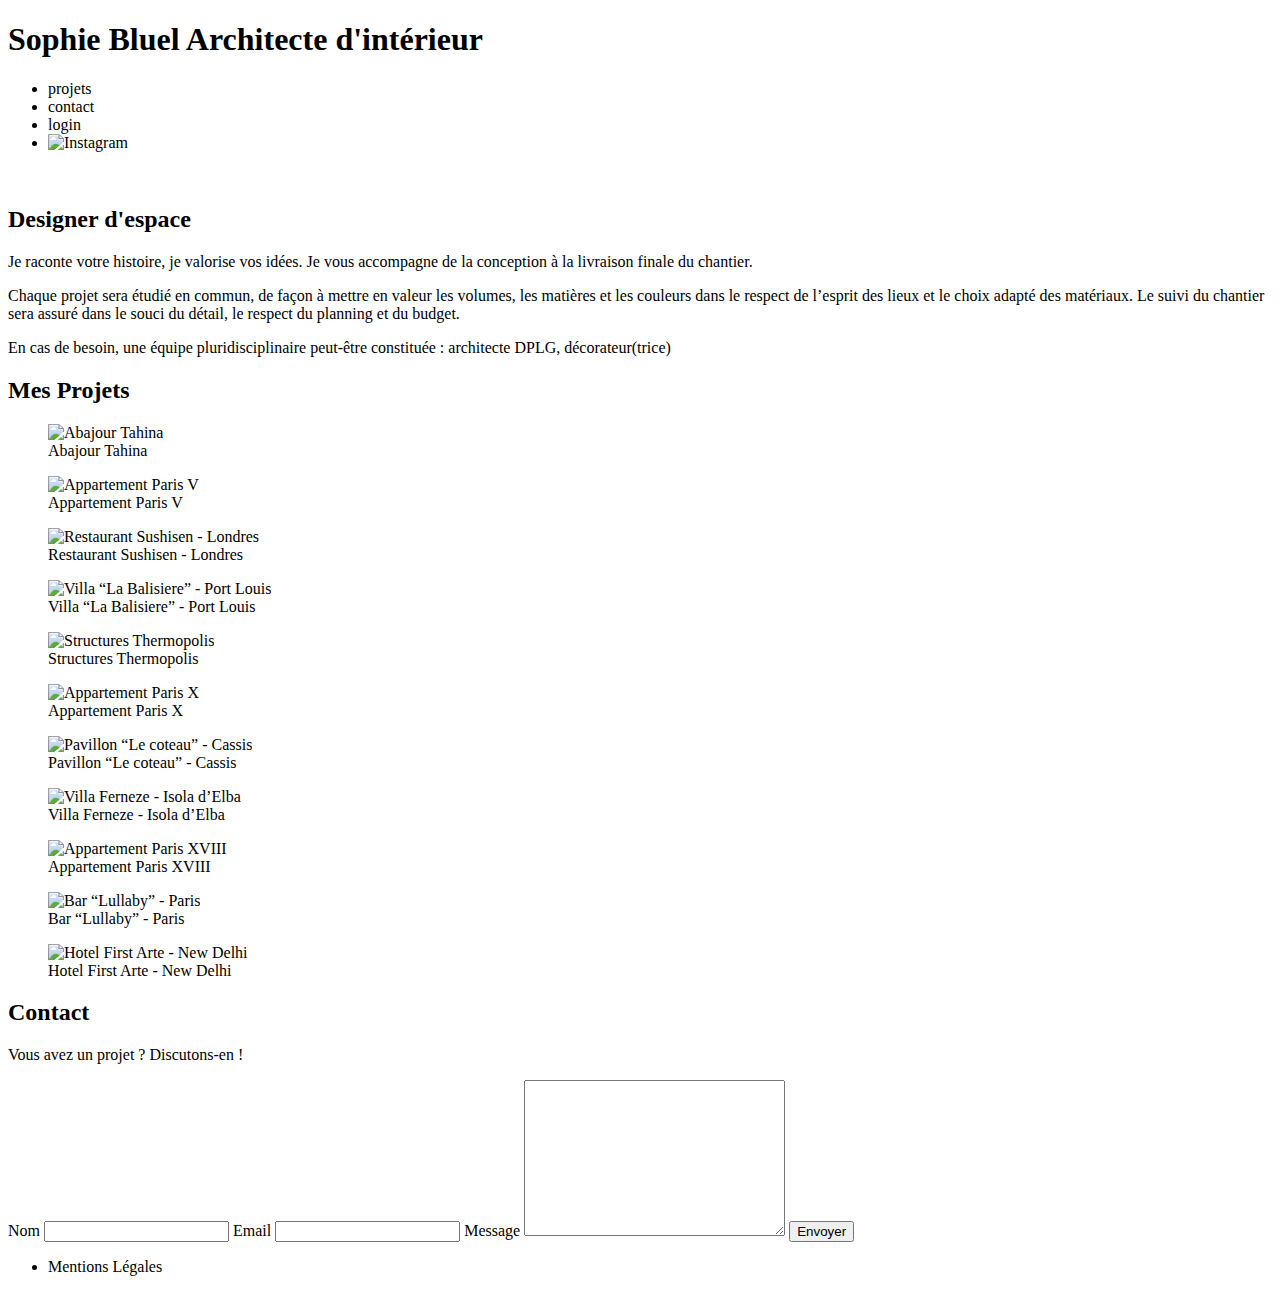
==== FrontEnd/index.html @ 227c13be "Ajout du chemin pour le fichier .JS" ====
<!DOCTYPE html>
<html lang="fr">
<head>
	<meta charset="UTF-8">
	<title>Sophie Bluel - Architecte d'intérieur</title>
	<meta name="viewport" content="width=device-width, initial-scale=1.0">
	<link rel="preconnect" href="https://fonts.googleapis.com">
	<link rel="preconnect" href="https://fonts.gstatic.com" crossorigin>
	<link href="https://fonts.googleapis.com/css2?family=Syne:wght@700;800&family=Work+Sans&display=swap" rel="stylesheet">
	<meta name="description" content="">
	<link rel="stylesheet" href="./assets/style.css">
	<!-- Ajout du lien vers votre script.js -->
    <script src="./assets/script.js"></script>
</head>
<body>
<header>
	<h1>Sophie Bluel <span>Architecte d'intérieur</span></h1>
	<nav>
		<ul>
			<li>projets</li>
			<li>contact</li>
			<li>login</li>
			<li><img src="./assets/icons/instagram.png" alt="Instagram"></li>
		</ul>
	</nav>
</header>
<main>
	<section id="introduction">
		<figure>
			<img src="./assets/images/sophie-bluel.png" alt="">
		</figure>
		<article>
			<h2>Designer d'espace</h2>
			<p>Je raconte votre histoire, je valorise vos idées. Je vous accompagne de la conception à la livraison finale du chantier.</p>
			<p>Chaque projet sera étudié en commun, de façon à mettre en valeur les volumes, les matières et les couleurs dans le respect de l’esprit des lieux et le choix adapté des matériaux. Le suivi du chantier sera assuré dans le souci du détail, le respect du planning et du budget.</p>
			<p>En cas de besoin, une équipe pluridisciplinaire peut-être constituée : architecte DPLG, décorateur(trice)</p>
		</article>
	</section>
	<section id="portfolio">
		<h2>Mes Projets</h2>
		<div class="gallery">
			<figure>
				<img src="assets/images/abajour-tahina.png" alt="Abajour Tahina">
				<figcaption>Abajour Tahina</figcaption>
			</figure>
			<figure>
				<img src="assets/images/appartement-paris-v.png" alt="Appartement Paris V">
				<figcaption>Appartement Paris V</figcaption>
			</figure>
			<figure>
				<img src="assets/images/restaurant-sushisen-londres.png" alt="Restaurant Sushisen - Londres">
				<figcaption>Restaurant Sushisen - Londres</figcaption>
			</figure>
			<figure>
				<img src="assets/images/la-balisiere.png" alt="Villa “La Balisiere” - Port Louis">
				<figcaption>Villa “La Balisiere” - Port Louis</figcaption>
			</figure>
			<figure>
				<img src="assets/images/structures-thermopolis.png" alt="Structures Thermopolis">
				<figcaption>Structures Thermopolis</figcaption>
			</figure>
			<figure>
				<img src="assets/images/appartement-paris-x.png" alt="Appartement Paris X">
				<figcaption>Appartement Paris X</figcaption>
			</figure>
			<figure>
				<img src="assets/images/le-coteau-cassis.png" alt="Pavillon “Le coteau” - Cassis">
				<figcaption>Pavillon “Le coteau” - Cassis</figcaption>
			</figure>
			<figure>
				<img src="assets/images/villa-ferneze.png" alt="Villa Ferneze - Isola d’Elba">
				<figcaption>Villa Ferneze - Isola d’Elba</figcaption>
			</figure>
			<figure>
				<img src="assets/images/appartement-paris-xviii.png" alt="Appartement Paris XVIII">
				<figcaption>Appartement Paris XVIII</figcaption>
			</figure>
			<figure>
				<img src="assets/images/bar-lullaby-paris.png" alt="Bar “Lullaby” - Paris">
				<figcaption>Bar “Lullaby” - Paris</figcaption>
			</figure>
			<figure>
				<img src="assets/images/hotel-first-arte-new-delhi.png" alt="Hotel First Arte - New Delhi">
				<figcaption>Hotel First Arte - New Delhi</figcaption>
			</figure>
		</div>
	</section>
	<section id="contact">
		<h2>Contact</h2>
		<p>Vous avez un projet ? Discutons-en !</p>
		<form action="#" method="post">
			<label for="name">Nom</label>
			<input type="text" name="name" id="name">
			<label for="email">Email</label>
			<input type="email" name="email" id="email">
			<label for="message">Message</label>
			<textarea name="message" id="message" cols="30" rows="10"></textarea>
			<input type="submit" value="Envoyer">
		</form>
	</section>
</main>

<footer>
	<nav>
		<ul>
			<li>Mentions Légales</li>
		</ul>
	</nav>
</footer>

</body>
</html>
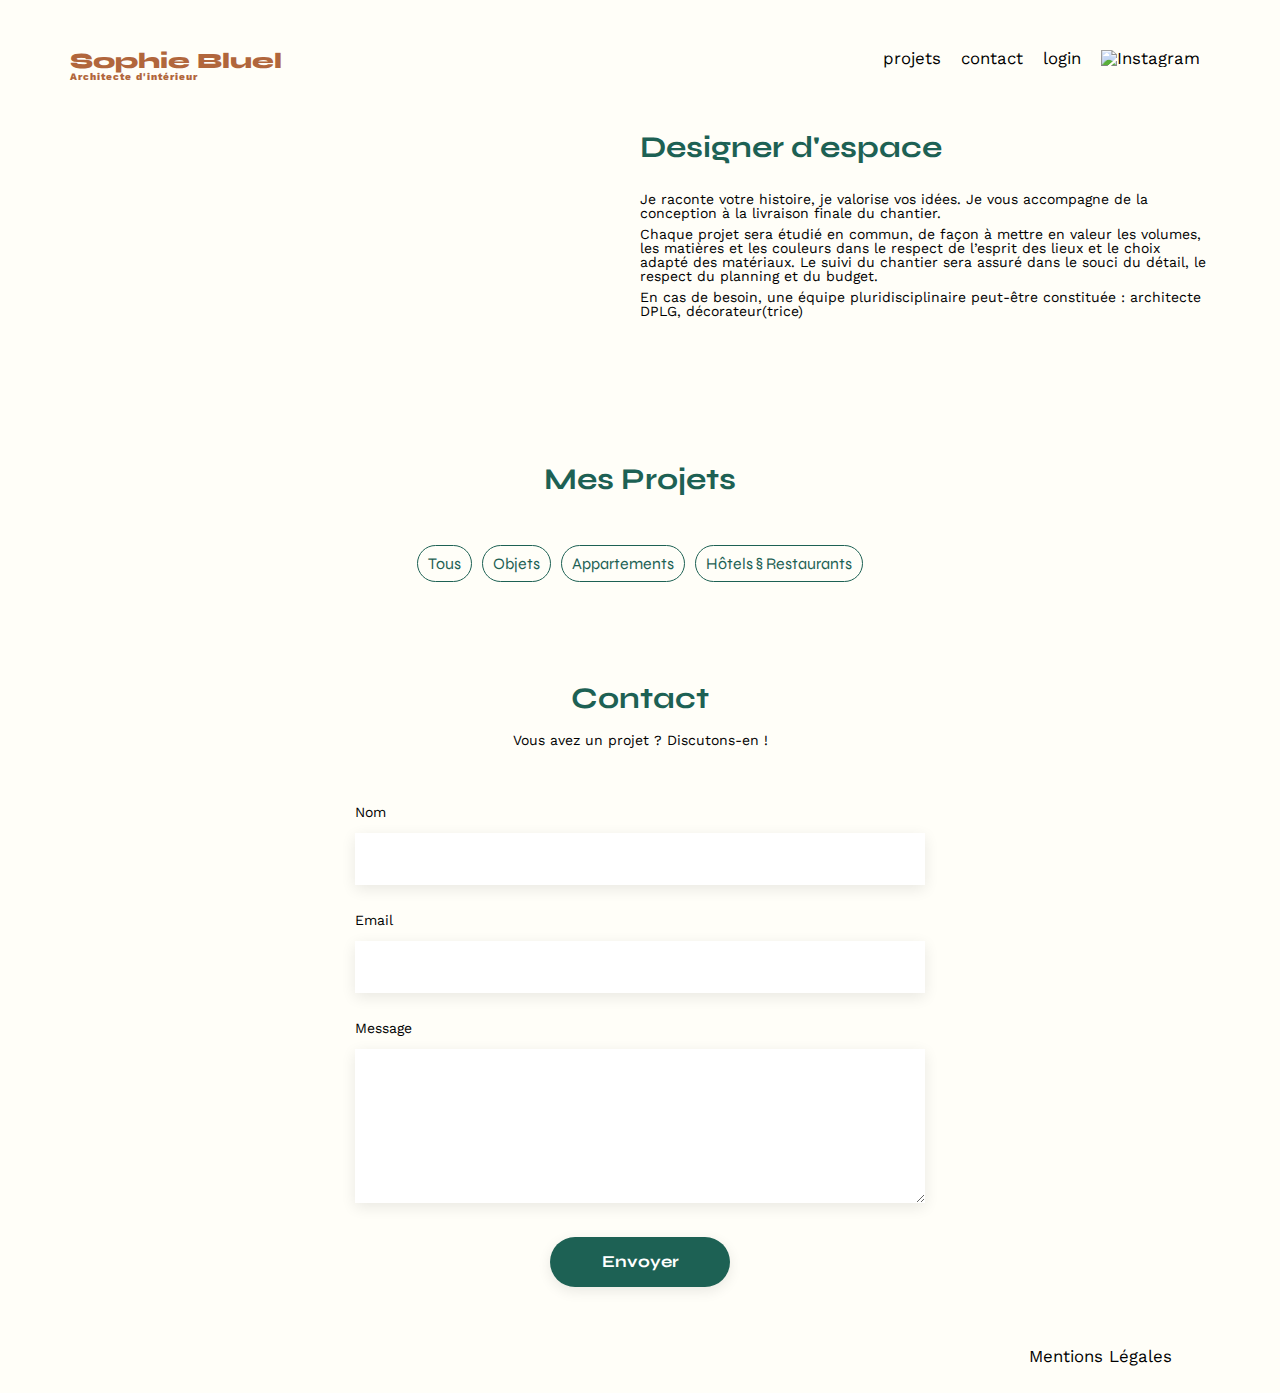
==== commit 312cbd23: "création filtres html et mise en place du css" ====
--- a/FrontEnd/index.html
+++ b/FrontEnd/index.html
@@ -38,51 +38,14 @@
 	</section>
 	<section id="portfolio">
 		<h2>Mes Projets</h2>
-		<div class="gallery">
-			<figure>
-				<img src="assets/images/abajour-tahina.png" alt="Abajour Tahina">
-				<figcaption>Abajour Tahina</figcaption>
-			</figure>
-			<figure>
-				<img src="assets/images/appartement-paris-v.png" alt="Appartement Paris V">
-				<figcaption>Appartement Paris V</figcaption>
-			</figure>
-			<figure>
-				<img src="assets/images/restaurant-sushisen-londres.png" alt="Restaurant Sushisen - Londres">
-				<figcaption>Restaurant Sushisen - Londres</figcaption>
-			</figure>
-			<figure>
-				<img src="assets/images/la-balisiere.png" alt="Villa “La Balisiere” - Port Louis">
-				<figcaption>Villa “La Balisiere” - Port Louis</figcaption>
-			</figure>
-			<figure>
-				<img src="assets/images/structures-thermopolis.png" alt="Structures Thermopolis">
-				<figcaption>Structures Thermopolis</figcaption>
-			</figure>
-			<figure>
-				<img src="assets/images/appartement-paris-x.png" alt="Appartement Paris X">
-				<figcaption>Appartement Paris X</figcaption>
-			</figure>
-			<figure>
-				<img src="assets/images/le-coteau-cassis.png" alt="Pavillon “Le coteau” - Cassis">
-				<figcaption>Pavillon “Le coteau” - Cassis</figcaption>
-			</figure>
-			<figure>
-				<img src="assets/images/villa-ferneze.png" alt="Villa Ferneze - Isola d’Elba">
-				<figcaption>Villa Ferneze - Isola d’Elba</figcaption>
-			</figure>
-			<figure>
-				<img src="assets/images/appartement-paris-xviii.png" alt="Appartement Paris XVIII">
-				<figcaption>Appartement Paris XVIII</figcaption>
-			</figure>
-			<figure>
-				<img src="assets/images/bar-lullaby-paris.png" alt="Bar “Lullaby” - Paris">
-				<figcaption>Bar “Lullaby” - Paris</figcaption>
-			</figure>
-			<figure>
-				<img src="assets/images/hotel-first-arte-new-delhi.png" alt="Hotel First Arte - New Delhi">
-				<figcaption>Hotel First Arte - New Delhi</figcaption>
-			</figure>
+		<div id="filters">
+			<button class="filter-btn" data-category="all">Tous</button>
+			<button class="filter-btn" data-category="category1">Objets</button>
+			<button class="filter-btn" data-category="category2">Appartements</button>
+			<button class="filter-btn" data-category="category3">Hôtels § Restaurants</button>
+			<!-- Ajoutez des boutons pour chaque catégorie -->
+		</div>
+		<div class="gallery">			
 		</div>
 	</section>
 	<section id="contact">
--- a/FrontEnd/assets/style.css
+++ b/FrontEnd/assets/style.css
@@ -0,0 +1,210 @@
+/* http://meyerweb.com/eric/tools/css/reset/
+   v2.0 | 20110126
+   License: none (public domain)
+*/
+
+html, body, div, span, applet, object, iframe,
+h1, h2, h3, h4, h5, h6, p, blockquote, pre,
+a, abbr, acronym, address, big, cite, code,
+del, dfn, em, img, ins, kbd, q, s, samp,
+small, strike, strong, sub, sup, tt, var,
+b, u, i, center,
+dl, dt, dd, ol, ul, li,
+fieldset, form, label, legend,
+table, caption, tbody, tfoot, thead, tr, th, td,
+article, aside, canvas, details, embed,
+figure, figcaption, footer, header, hgroup,
+menu, nav, output, ruby, section, summary,
+time, mark, audio, video {
+	margin: 0;
+	padding: 0;
+	border: 0;
+	font-size: 100%;
+	font: inherit;
+	vertical-align: baseline;
+}
+/* HTML5 display-role reset for older browsers */
+article, aside, details, figcaption, figure,
+footer, header, hgroup, menu, nav, section {
+	display: block;
+}
+body {
+	line-height: 1;
+	background: #FFFEF8;
+}
+
+ol, ul {
+	list-style: none;
+}
+blockquote, q {
+	quotes: none;
+}
+blockquote:before, blockquote:after,
+q:before, q:after {
+	content: '';
+	content: none;
+}
+table {
+	border-collapse: collapse;
+	border-spacing: 0;
+}
+/** end reset css**/
+body {
+	max-width: 1140px;
+	margin:auto;
+	font-family: 'Work Sans' ;
+	font-size: 14px;
+}
+header {
+	display: flex;
+	justify-content: space-between;
+	margin: 50px 0
+}
+section {
+	margin: 50px 0
+}
+button{
+	display: flex;
+	justify-content:center;
+	align-items: center;
+	font-family: 'Syne';
+	font-size: 16px;
+	text-align: center;
+	color: #1D6154;
+	background: #FFFEF8;
+	border-radius: 60px;
+	border: 1px solid #1D6154;
+	height: 37px;
+	padding-inline: 10px;
+	
+}
+#filters{
+	display: flex;
+	justify-content: center;
+	gap: 10px;
+	padding-block: 51px;
+}
+h1{
+	display: flex;
+	flex-direction: column;
+	font-family: 'Syne';
+	font-size: 22px;
+	font-weight: 800;
+	color: #B1663C
+}
+
+h1 > span {
+	font-family: 'Work Sans';
+	font-size:10px;
+	letter-spacing: 0.1em;
+;
+}
+
+h2{
+	font-family: 'Syne';
+	font-weight: 700;
+	font-size: 30px;
+	color: #1D6154
+}
+nav ul {
+	display: flex;
+	align-items: center;
+	list-style-type: none;
+
+}
+nav li {
+	padding: 0 10px;
+	font-size: 1.2em;
+}
+
+li:hover {
+	color: #B1663C;
+}
+#introduction {
+	display: flex;
+	align-items: center;
+}
+#introduction figure {
+	flex: 1
+}
+#introduction img {
+	display: block;
+	margin: auto;
+	width: 80%;
+}
+
+#introduction article {
+	flex: 1
+}
+#introduction h2 {
+	margin-bottom: 1em;
+}
+
+#introduction p {
+	margin-bottom: 0.5em;
+}
+#portfolio h2 {
+	text-align: center;
+	padding-top: 89px;	
+}
+.gallery {
+	width: 100%;	
+	display: grid;
+	grid-template-columns: 1fr 1fr 1fr;
+	grid-column-gap: 20px;
+	grid-row-gap: 20px;
+}
+
+.gallery img {
+	width: 100%;
+
+}
+#contact {
+	width: 50%;
+margin: auto;
+}
+#contact > * {
+	text-align: center;
+
+}
+#contact h2{
+	margin-bottom: 20px;
+}
+#contact form {
+	text-align: left;
+	margin-top:30px;
+	display: flex;
+	flex-direction: column;
+}
+
+#contact input {
+	height: 50px;
+	font-size: 1.2em;
+	border: none;
+	box-shadow: 0px 4px 14px rgba(0, 0, 0, 0.09);
+}
+#contact label {
+	margin: 2em 0 1em 0;
+}
+#contact textarea {
+	border: none;
+	box-shadow: 0px 4px 14px rgba(0, 0, 0, 0.09);
+}
+
+input[type="submit"]{
+	font-family: 'Syne';
+	font-weight: 700;
+	color: white;
+	background-color: #1D6154;
+	margin : 2em auto ;
+	width: 180px;
+	text-align: center;
+	border-radius: 60px ;
+}
+
+footer nav ul {
+	display: flex;
+	justify-content: flex-end;
+	margin: 2em
+}
+
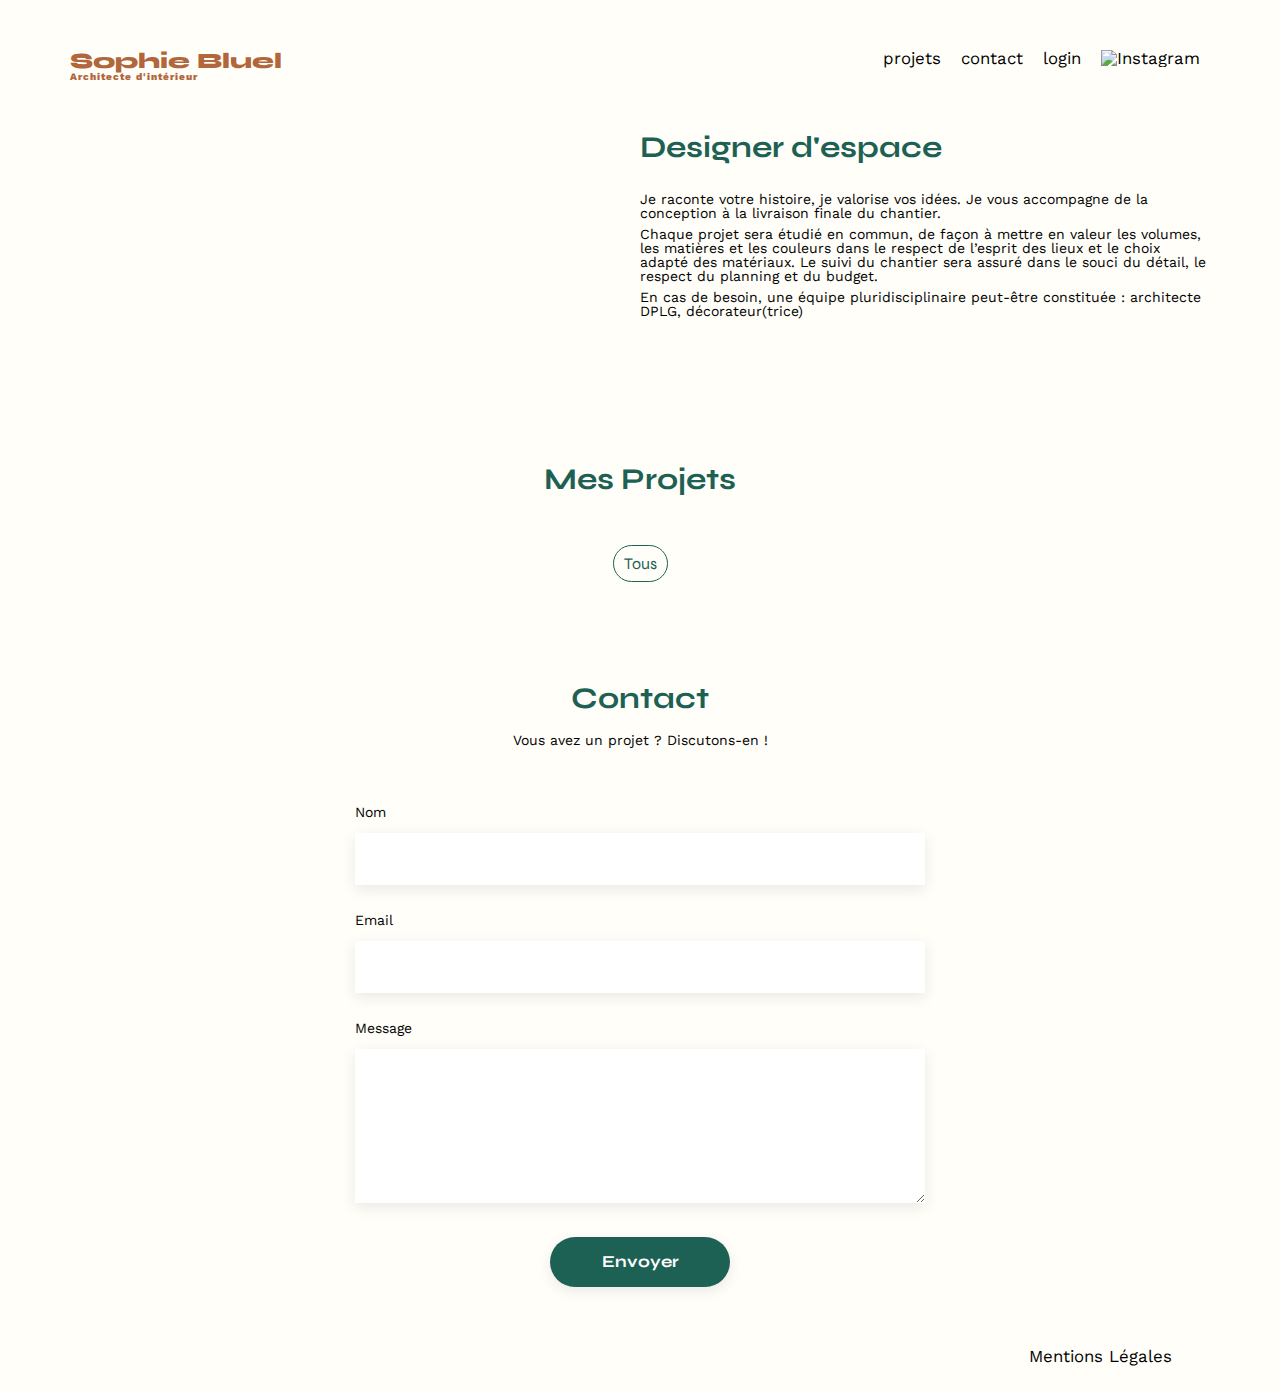
==== commit e17840b8: "mise en place du style et simplification html" ====
--- a/FrontEnd/index.html
+++ b/FrontEnd/index.html
@@ -39,11 +39,7 @@
 	<section id="portfolio">
 		<h2>Mes Projets</h2>
 		<div id="filters">
-			<button class="filter-btn" data-category="all">Tous</button>
-			<button class="filter-btn" data-category="category1">Objets</button>
-			<button class="filter-btn" data-category="category2">Appartements</button>
-			<button class="filter-btn" data-category="category3">Hôtels § Restaurants</button>
-			<!-- Ajoutez des boutons pour chaque catégorie -->
+			<button class="filter-btn" data-category="all">Tous</button>			
 		</div>
 		<div class="gallery">			
 		</div>
--- a/FrontEnd/assets/style.css
+++ b/FrontEnd/assets/style.css
@@ -78,6 +78,11 @@
 	padding-inline: 10px;
 	
 }
+/* Changement de la couleur du filtre sélectionné */
+.filter-btn.selected {
+    background-color: #1D6154; 
+	color:#FFFEF8 ;
+}
 #filters{
 	display: flex;
 	justify-content: center;
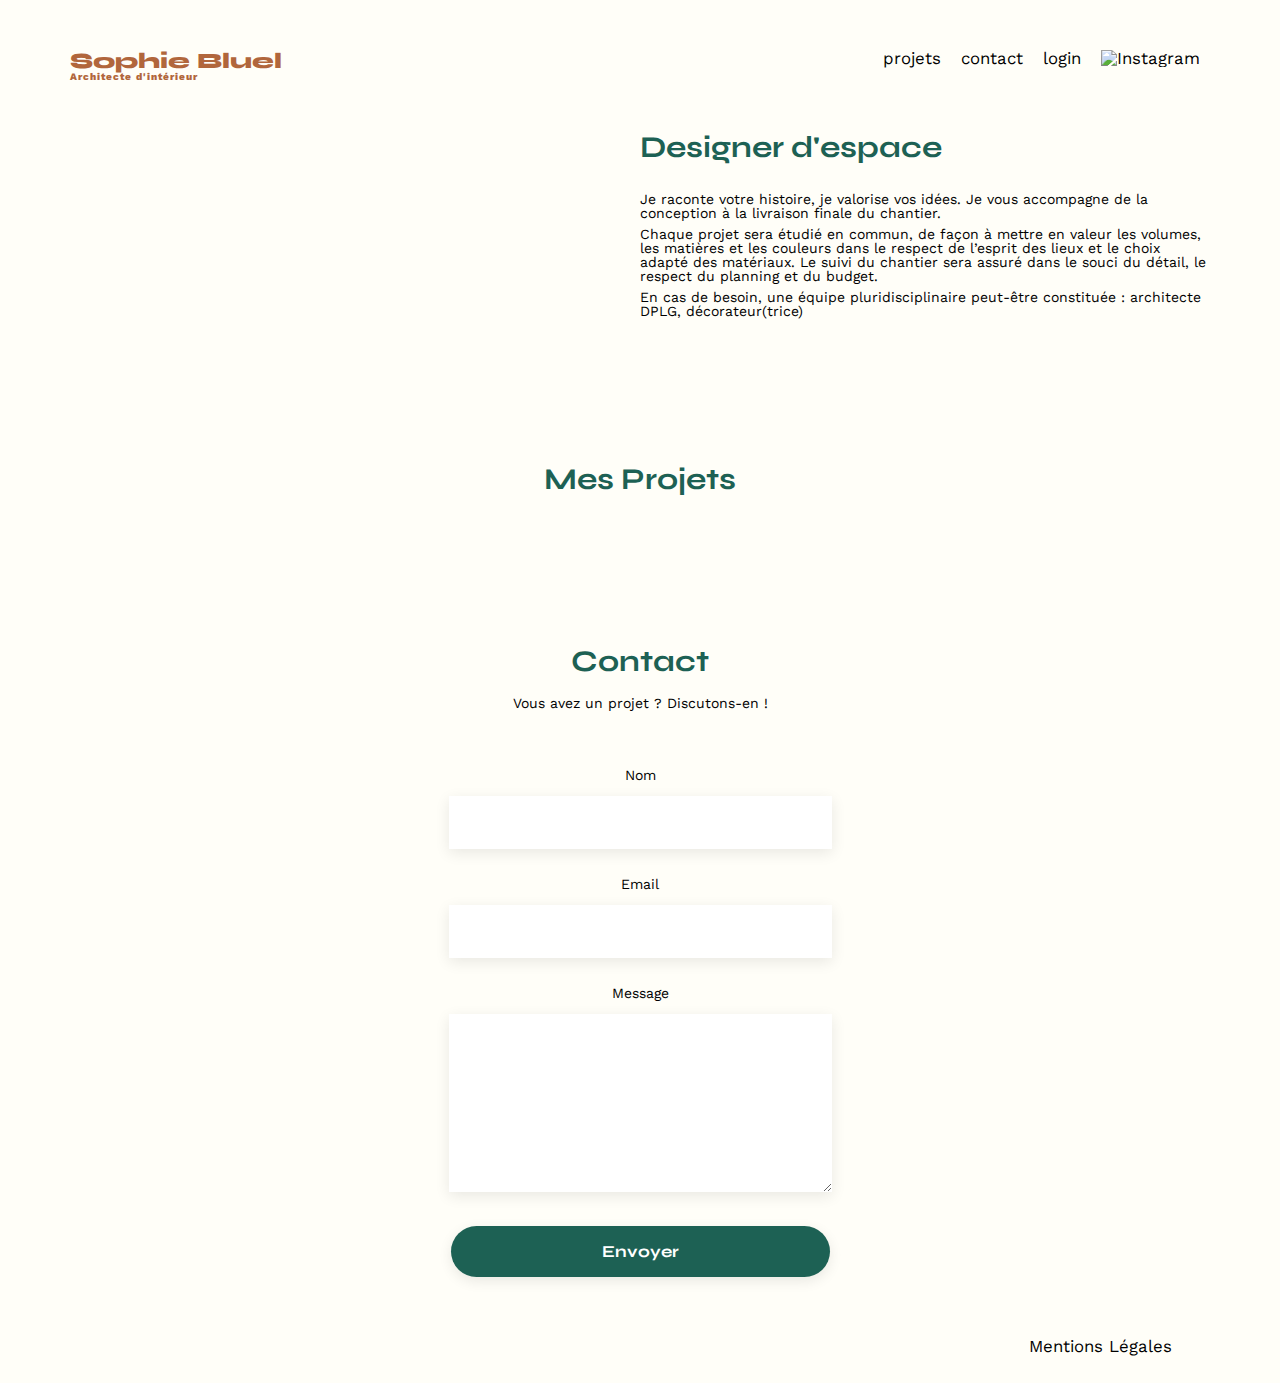
==== commit dcb63bc7: "mise en place du bandeau edition non fonctionnel et du changement du bouton de connexion/déconnexion" ====
--- a/FrontEnd/index.html
+++ b/FrontEnd/index.html
@@ -1,71 +1,83 @@
 <!DOCTYPE html>
 <html lang="fr">
+
 <head>
 	<meta charset="UTF-8">
 	<title>Sophie Bluel - Architecte d'intérieur</title>
 	<meta name="viewport" content="width=device-width, initial-scale=1.0">
 	<link rel="preconnect" href="https://fonts.googleapis.com">
 	<link rel="preconnect" href="https://fonts.gstatic.com" crossorigin>
-	<link href="https://fonts.googleapis.com/css2?family=Syne:wght@700;800&family=Work+Sans&display=swap" rel="stylesheet">
+	<link href="https://fonts.googleapis.com/css2?family=Syne:wght@700;800&family=Work+Sans&display=swap"
+		rel="stylesheet">
 	<meta name="description" content="">
 	<link rel="stylesheet" href="./assets/style.css">
 	<!-- Ajout du lien vers votre script.js -->
-    <script src="./assets/script.js"></script>
+	<script src="./assets/script.js"></script>
 </head>
+
 <body>
-<header>
-	<h1>Sophie Bluel <span>Architecte d'intérieur</span></h1>
-	<nav>
-		<ul>
-			<li>projets</li>
-			<li>contact</li>
-			<li>login</li>
-			<li><img src="./assets/icons/instagram.png" alt="Instagram"></li>
-		</ul>
-	</nav>
-</header>
-<main>
-	<section id="introduction">
-		<figure>
-			<img src="./assets/images/sophie-bluel.png" alt="">
-		</figure>
-		<article>
-			<h2>Designer d'espace</h2>
-			<p>Je raconte votre histoire, je valorise vos idées. Je vous accompagne de la conception à la livraison finale du chantier.</p>
-			<p>Chaque projet sera étudié en commun, de façon à mettre en valeur les volumes, les matières et les couleurs dans le respect de l’esprit des lieux et le choix adapté des matériaux. Le suivi du chantier sera assuré dans le souci du détail, le respect du planning et du budget.</p>
-			<p>En cas de besoin, une équipe pluridisciplinaire peut-être constituée : architecte DPLG, décorateur(trice)</p>
-		</article>
-	</section>
-	<section id="portfolio">
-		<h2>Mes Projets</h2>
-		<div id="filters">
-			<button class="filter-btn" data-category="all">Tous</button>			
-		</div>
-		<div class="gallery">			
-		</div>
-	</section>
-	<section id="contact">
-		<h2>Contact</h2>
-		<p>Vous avez un projet ? Discutons-en !</p>
-		<form action="#" method="post">
-			<label for="name">Nom</label>
-			<input type="text" name="name" id="name">
-			<label for="email">Email</label>
-			<input type="email" name="email" id="email">
-			<label for="message">Message</label>
-			<textarea name="message" id="message" cols="30" rows="10"></textarea>
-			<input type="submit" value="Envoyer">
-		</form>
-	</section>
-</main>
+	<div id="edit-mode-banner">
+		<img src="./assets/icons/connexion.svg" alt="Mode édition">
+		<p>Mode édition</p>
+	</div>
+	<header id="header">
+		<h1>Sophie Bluel <span>Architecte d'intérieur</span></h1>
+		<nav>
+			<ul>
+				<li><a href="index.html">projets</a></li>
+				<li><a href="#contact">contact</a></li>
+				<li id="login-logout"><a href="login.html">login</a></li>
+				<li><img src="./assets/icons/instagram.png" alt="Instagram"></li>
+			</ul>
+		</nav>
+	</header>
+	<main>
+		<section id="introduction">
+			<figure>
+				<img src="./assets/images/sophie-bluel.png" alt="">
+			</figure>
+			<article>
+				<h2>Designer d'espace</h2>
+				<p>Je raconte votre histoire, je valorise vos idées. Je vous accompagne de la conception à la livraison
+					finale du chantier.</p>
+				<p>Chaque projet sera étudié en commun, de façon à mettre en valeur les volumes, les matières et les
+					couleurs dans le respect de l’esprit des lieux et le choix adapté des matériaux. Le suivi du
+					chantier sera assuré dans le souci du détail, le respect du planning et du budget.</p>
+				<p>En cas de besoin, une équipe pluridisciplinaire peut-être constituée : architecte DPLG,
+					décorateur(trice)</p>
+			</article>
+		</section>
+		<section id="portfolio">
+			<h2>Mes Projets</h2>
+			<div id="filters">
 
-<footer>
-	<nav>
-		<ul>
-			<li>Mentions Légales</li>
-		</ul>
-	</nav>
-</footer>
+			</div>
+			<div class="gallery">
+			</div>
+		</section>
+		<section id="contact">
+			<h2>Contact</h2>
+			<p>Vous avez un projet ? Discutons-en !</p>
+			<form action="#" method="post">
+				<label for="name">Nom</label>
+				<input type="text" name="name" id="name">
+				<label for="email">Email</label>
+				<input type="email" name="email" id="email">
+				<label for="message">Message</label>
+				<textarea name="message" id="message" cols="30" rows="10"></textarea>
+				<input type="submit" value="Envoyer">
+			</form>
+		</section>
+	</main>
+
+	<footer>
+		<nav>
+			<ul>
+				<li>Mentions Légales</li>
+			</ul>
+		</nav>
+	</footer>
 
 </body>
-</html>
+
+</html>--- a/FrontEnd/assets/style.css
+++ b/FrontEnd/assets/style.css
@@ -3,19 +3,87 @@
    License: none (public domain)
 */
 
-html, body, div, span, applet, object, iframe,
-h1, h2, h3, h4, h5, h6, p, blockquote, pre,
-a, abbr, acronym, address, big, cite, code,
-del, dfn, em, img, ins, kbd, q, s, samp,
-small, strike, strong, sub, sup, tt, var,
-b, u, i, center,
-dl, dt, dd, ol, ul, li,
-fieldset, form, label, legend,
-table, caption, tbody, tfoot, thead, tr, th, td,
-article, aside, canvas, details, embed,
-figure, figcaption, footer, header, hgroup,
-menu, nav, output, ruby, section, summary,
-time, mark, audio, video {
+html,
+body,
+div,
+span,
+applet,
+object,
+iframe,
+h1,
+h2,
+h3,
+h4,
+h5,
+h6,
+p,
+blockquote,
+pre,
+a,
+abbr,
+acronym,
+address,
+big,
+cite,
+code,
+del,
+dfn,
+em,
+img,
+ins,
+kbd,
+q,
+s,
+samp,
+small,
+strike,
+strong,
+sub,
+sup,
+tt,
+var,
+b,
+u,
+i,
+center,
+dl,
+dt,
+dd,
+ol,
+ul,
+li,
+fieldset,
+form,
+label,
+legend,
+table,
+caption,
+tbody,
+tfoot,
+thead,
+tr,
+th,
+td,
+article,
+aside,
+canvas,
+details,
+embed,
+figure,
+figcaption,
+footer,
+header,
+hgroup,
+menu,
+nav,
+output,
+ruby,
+section,
+summary,
+time,
+mark,
+audio,
+video {
 	margin: 0;
 	padding: 0;
 	border: 0;
@@ -23,49 +91,103 @@
 	font: inherit;
 	vertical-align: baseline;
 }
+
 /* HTML5 display-role reset for older browsers */
-article, aside, details, figcaption, figure,
-footer, header, hgroup, menu, nav, section {
+article,
+aside,
+details,
+figcaption,
+figure,
+footer,
+header,
+hgroup,
+menu,
+nav,
+section {
 	display: block;
 }
+
+a {
+	text-decoration: none;
+	color: black;
+}
+
 body {
 	line-height: 1;
 	background: #FFFEF8;
 }
 
-ol, ul {
+ol,
+ul {
 	list-style: none;
 }
-blockquote, q {
+
+blockquote,
+q {
 	quotes: none;
 }
-blockquote:before, blockquote:after,
-q:before, q:after {
+
+blockquote:before,
+blockquote:after,
+q:before,
+q:after {
 	content: '';
 	content: none;
 }
+
 table {
 	border-collapse: collapse;
 	border-spacing: 0;
 }
+
 /** end reset css**/
 body {
 	max-width: 1140px;
-	margin:auto;
-	font-family: 'Work Sans' ;
+	margin: auto;
+	font-family: 'Work Sans';
 	font-size: 14px;
 }
+
+#edit-mode-banner {
+	background-color: black;
+	color: white;
+	padding: 20px;
+	position: absolute;
+	display: flex;
+	justify-content: center;
+	z-index: 1000;
+	width: 100vw;
+	left: 0;
+	top: 0;
+}
+
+#edit-mode-banner img {
+	width: 15px;
+	margin-right: 10px;
+}
+
+#edit-mode-banner.hidden {
+	display: none;
+}
+
 header {
 	display: flex;
 	justify-content: space-between;
 	margin: 50px 0
 }
+
+#header.connected {
+	margin: 95px 0;
+	/* Styles lorsque l'utilisateur est connecté */
+}
+
 section {
 	margin: 50px 0
 }
-button{
-	display: flex;
-	justify-content:center;
+
+button {
+	display: flex;
+	justify-content: center;
 	align-items: center;
 	font-family: 'Syne';
 	font-size: 16px;
@@ -76,20 +198,23 @@
 	border: 1px solid #1D6154;
 	height: 37px;
 	padding-inline: 10px;
-	
-}
+
+}
+
 /* Changement de la couleur du filtre sélectionné */
 .filter-btn.selected {
-    background-color: #1D6154; 
-	color:#FFFEF8 ;
-}
-#filters{
+	background-color: #1D6154;
+	color: #FFFEF8;
+}
+
+#filters {
 	display: flex;
 	justify-content: center;
 	gap: 10px;
 	padding-block: 51px;
 }
-h1{
+
+h1 {
 	display: flex;
 	flex-direction: column;
 	font-family: 'Syne';
@@ -98,25 +223,31 @@
 	color: #B1663C
 }
 
-h1 > span {
+.oublie {
+	text-decoration-line: underline;
+}
+
+h1>span {
 	font-family: 'Work Sans';
-	font-size:10px;
+	font-size: 10px;
 	letter-spacing: 0.1em;
-;
-}
-
-h2{
+	;
+}
+
+h2 {
 	font-family: 'Syne';
 	font-weight: 700;
 	font-size: 30px;
 	color: #1D6154
 }
+
 nav ul {
 	display: flex;
 	align-items: center;
 	list-style-type: none;
 
 }
+
 nav li {
 	padding: 0 10px;
 	font-size: 1.2em;
@@ -125,13 +256,16 @@
 li:hover {
 	color: #B1663C;
 }
+
 #introduction {
 	display: flex;
 	align-items: center;
 }
+
 #introduction figure {
 	flex: 1
 }
+
 #introduction img {
 	display: block;
 	margin: auto;
@@ -141,6 +275,7 @@
 #introduction article {
 	flex: 1
 }
+
 #introduction h2 {
 	margin-bottom: 1em;
 }
@@ -148,12 +283,14 @@
 #introduction p {
 	margin-bottom: 0.5em;
 }
+
 #portfolio h2 {
 	text-align: center;
-	padding-top: 89px;	
-}
+	padding-top: 89px;
+}
+
 .gallery {
-	width: 100%;	
+	width: 100%;
 	display: grid;
 	grid-template-columns: 1fr 1fr 1fr;
 	grid-column-gap: 20px;
@@ -164,52 +301,61 @@
 	width: 100%;
 
 }
+
 #contact {
 	width: 50%;
-margin: auto;
-}
-#contact > * {
+	margin: auto;
+}
+
+#contact>* {
 	text-align: center;
 
 }
-#contact h2{
+
+#contact h2 {
 	margin-bottom: 20px;
 }
+
 #contact form {
 	text-align: left;
-	margin-top:30px;
+	margin-top: 30px;
 	display: flex;
 	flex-direction: column;
+	align-items: center;
 }
 
 #contact input {
-	height: 50px;
+	height: 51px;
+	width: 379px;
 	font-size: 1.2em;
 	border: none;
 	box-shadow: 0px 4px 14px rgba(0, 0, 0, 0.09);
 }
+
 #contact label {
 	margin: 2em 0 1em 0;
 }
+
 #contact textarea {
 	border: none;
 	box-shadow: 0px 4px 14px rgba(0, 0, 0, 0.09);
-}
-
-input[type="submit"]{
+	width: 379px;
+	height: 174px;
+}
+
+input[type="submit"] {
 	font-family: 'Syne';
 	font-weight: 700;
 	color: white;
 	background-color: #1D6154;
-	margin : 2em auto ;
+	margin: 2em auto;
 	width: 180px;
 	text-align: center;
-	border-radius: 60px ;
+	border-radius: 60px;
 }
 
 footer nav ul {
 	display: flex;
 	justify-content: flex-end;
 	margin: 2em
-}
-
+}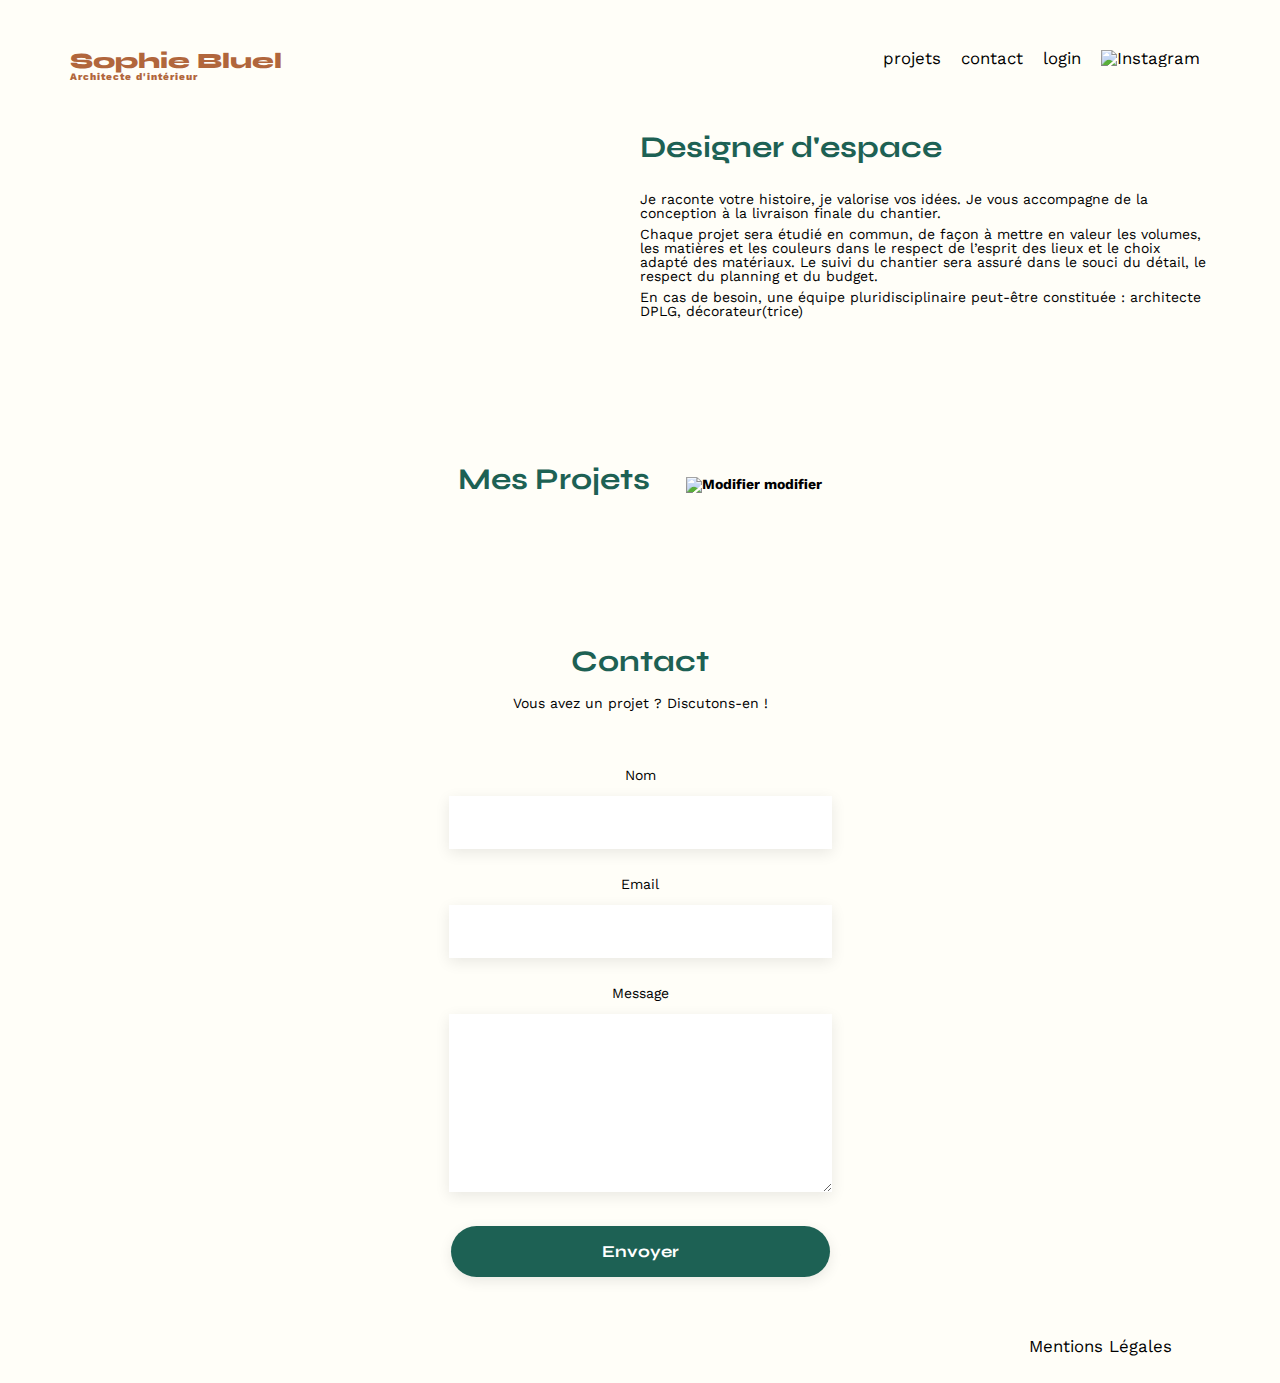
==== commit 340c3f62: "rajout de l'option Modifier à la connexion" ====
--- a/FrontEnd/index.html
+++ b/FrontEnd/index.html
@@ -48,7 +48,7 @@
 			</article>
 		</section>
 		<section id="portfolio">
-			<h2>Mes Projets</h2>
+			<h2>Mes Projets <span id="mod"> <img src="./assets/icons/modification.svg" alt="Modifier">  modifier</span></h2>			
 			<div id="filters">
 
 			</div>
--- a/FrontEnd/assets/style.css
+++ b/FrontEnd/assets/style.css
@@ -240,6 +240,13 @@
 	font-size: 30px;
 	color: #1D6154
 }
+#mod{
+	color: black;
+	font-family: 'Work Sans';
+	font-size: 14px;
+	padding-left: 29px;
+	
+}
 
 nav ul {
 	display: flex;
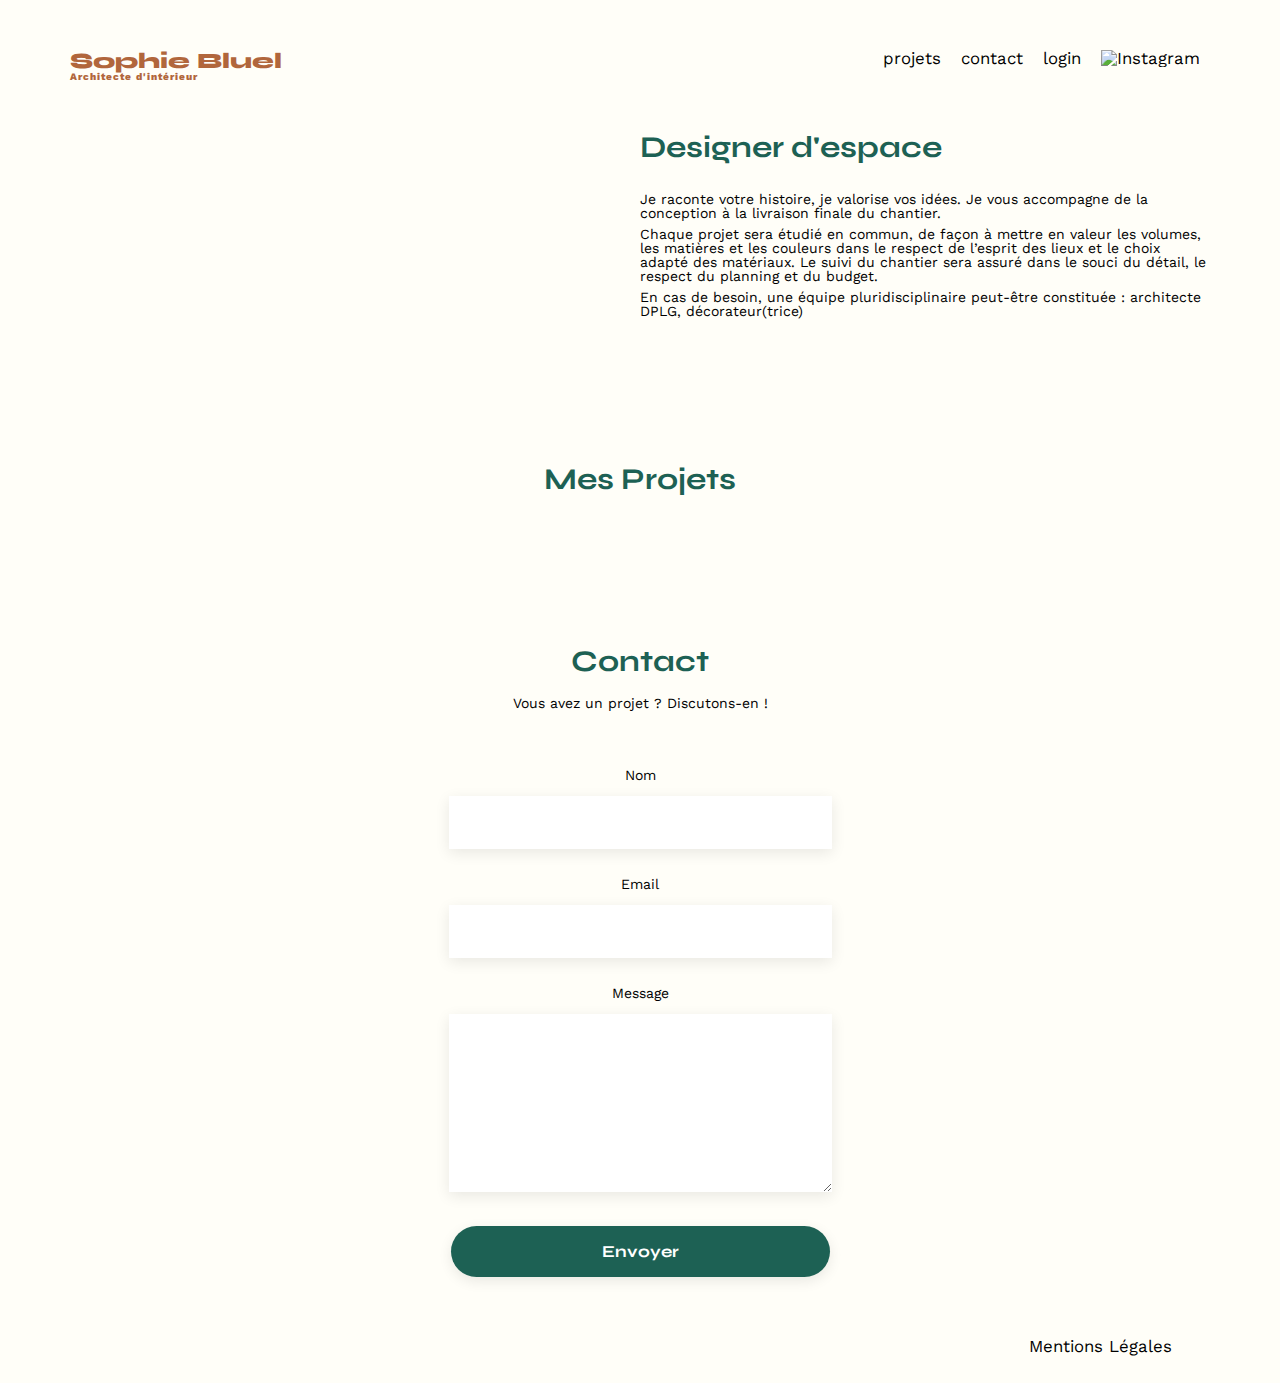
==== commit 27696cb8: "test modal" ====
--- a/FrontEnd/index.html
+++ b/FrontEnd/index.html
@@ -13,6 +13,7 @@
 	<link rel="stylesheet" href="./assets/style.css">
 	<!-- Ajout du lien vers votre script.js -->
 	<script src="./assets/script.js"></script>
+	<script src="https://kit.fontawesome.com/19ca7a5a67.js" crossorigin="anonymous"></script>
 </head>
 
 <body>
--- a/FrontEnd/assets/style.css
+++ b/FrontEnd/assets/style.css
@@ -106,7 +106,12 @@
 section {
 	display: block;
 }
-
+.errorMessage{
+	color: red;
+	font-size: larger;
+	padding-top: 15px;
+	text-decoration-line: underline;	
+}
 a {
 	text-decoration: none;
 	color: black;
@@ -247,6 +252,9 @@
 	padding-left: 29px;
 	
 }
+#mod.hidden{
+	display: none;
+}
 
 nav ul {
 	display: flex;
@@ -365,4 +373,91 @@
 	display: flex;
 	justify-content: flex-end;
 	margin: 2em
-}+}
+
+.modal{
+	position: absolute;
+	top: 155%;
+	left: 50%;
+	transform: translate(-50%, -50%);
+	z-index: 999;
+	width: 630px;
+	height: 688px;
+	background: #f2f2f2;
+	display: flex;
+	justify-content: center;
+	align-items: center;
+	border-radius: 10px;
+	box-shadow: 0 0 10px rgba(0, 0, 0, 0.5);
+	padding: 20px;
+  }
+  
+  .modal-content {
+  }
+  
+  .modal-title {
+	font-size: 1.5rem;
+	margin-bottom: 10px;
+  }
+  
+  .modal-text {
+	margin-bottom: 20px;
+  }
+  
+  .modal-input {
+	width: 100%;
+	padding: 10px;
+	margin-bottom: 15px;
+	box-sizing: border-box;
+  }
+  
+  .next-btn,
+  .previous-btn {
+	background-color: #007bff;
+	color: #fff;
+	padding: 10px 15px;
+	border: none;
+	border-radius: 5px;
+	cursor: pointer;
+	font-size: 1rem;
+	margin-right: 10px;
+  }
+  
+  .close-btn {	
+	position: absolute;
+	top: 0;
+	right: 0;
+	margin:0;
+  } 
+  
+  
+  .next-btn:hover,
+  .previous-btn:hover {
+	background-color: #0056b3;
+  }
+  
+  /* Hide the file input button text */
+  input[type="file"] {
+	font-size: 1em;
+	position: relative;
+	width: 90%;
+  }
+  
+  /* Style the file input button */
+  input[type="file"]::before {
+	content: "Choose File";
+	display: flex;
+	position: absolute;
+	left: 0;
+	width: 100%;
+	background: #007bff;
+	color: #fff;
+	padding: 8px 12px;
+	border-radius: 5px;
+	cursor: pointer;
+  }
+  
+  input[type="file"]:hover::before {
+	background: #0056b3;
+  }
+  